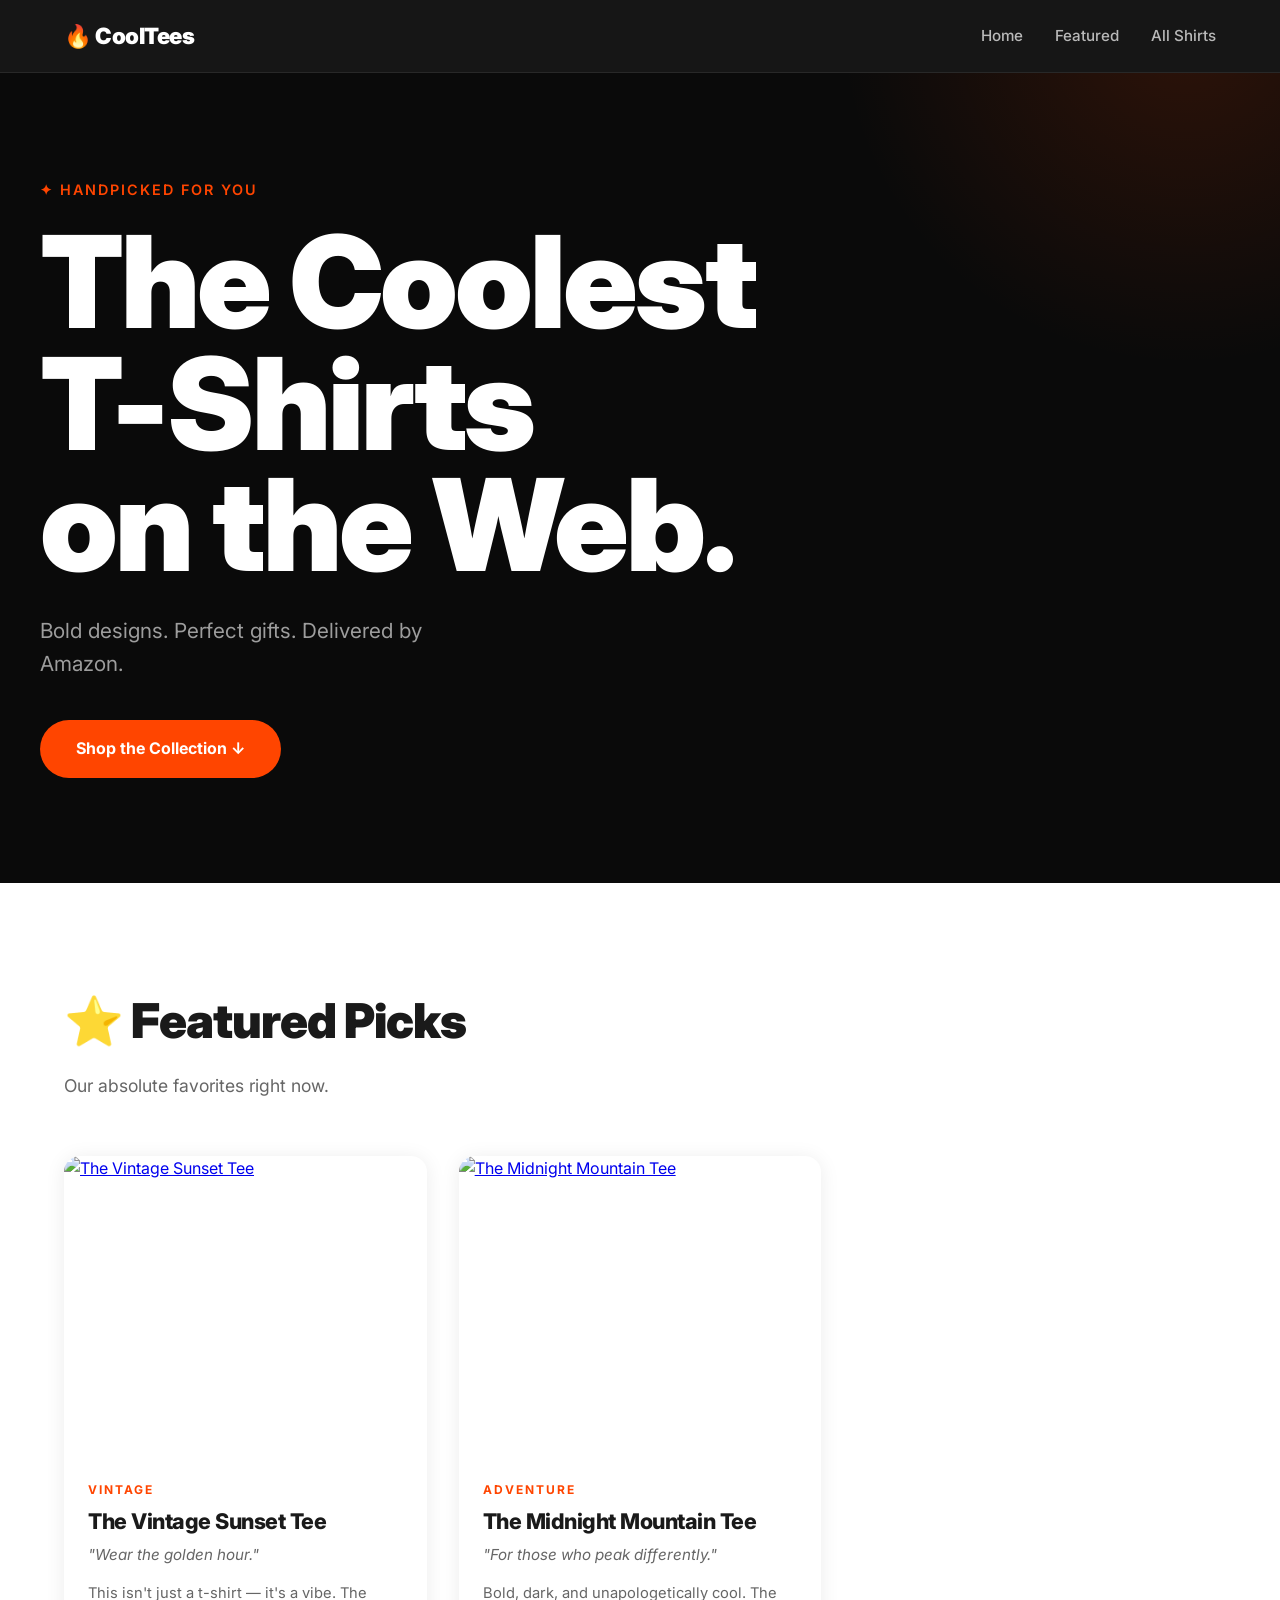
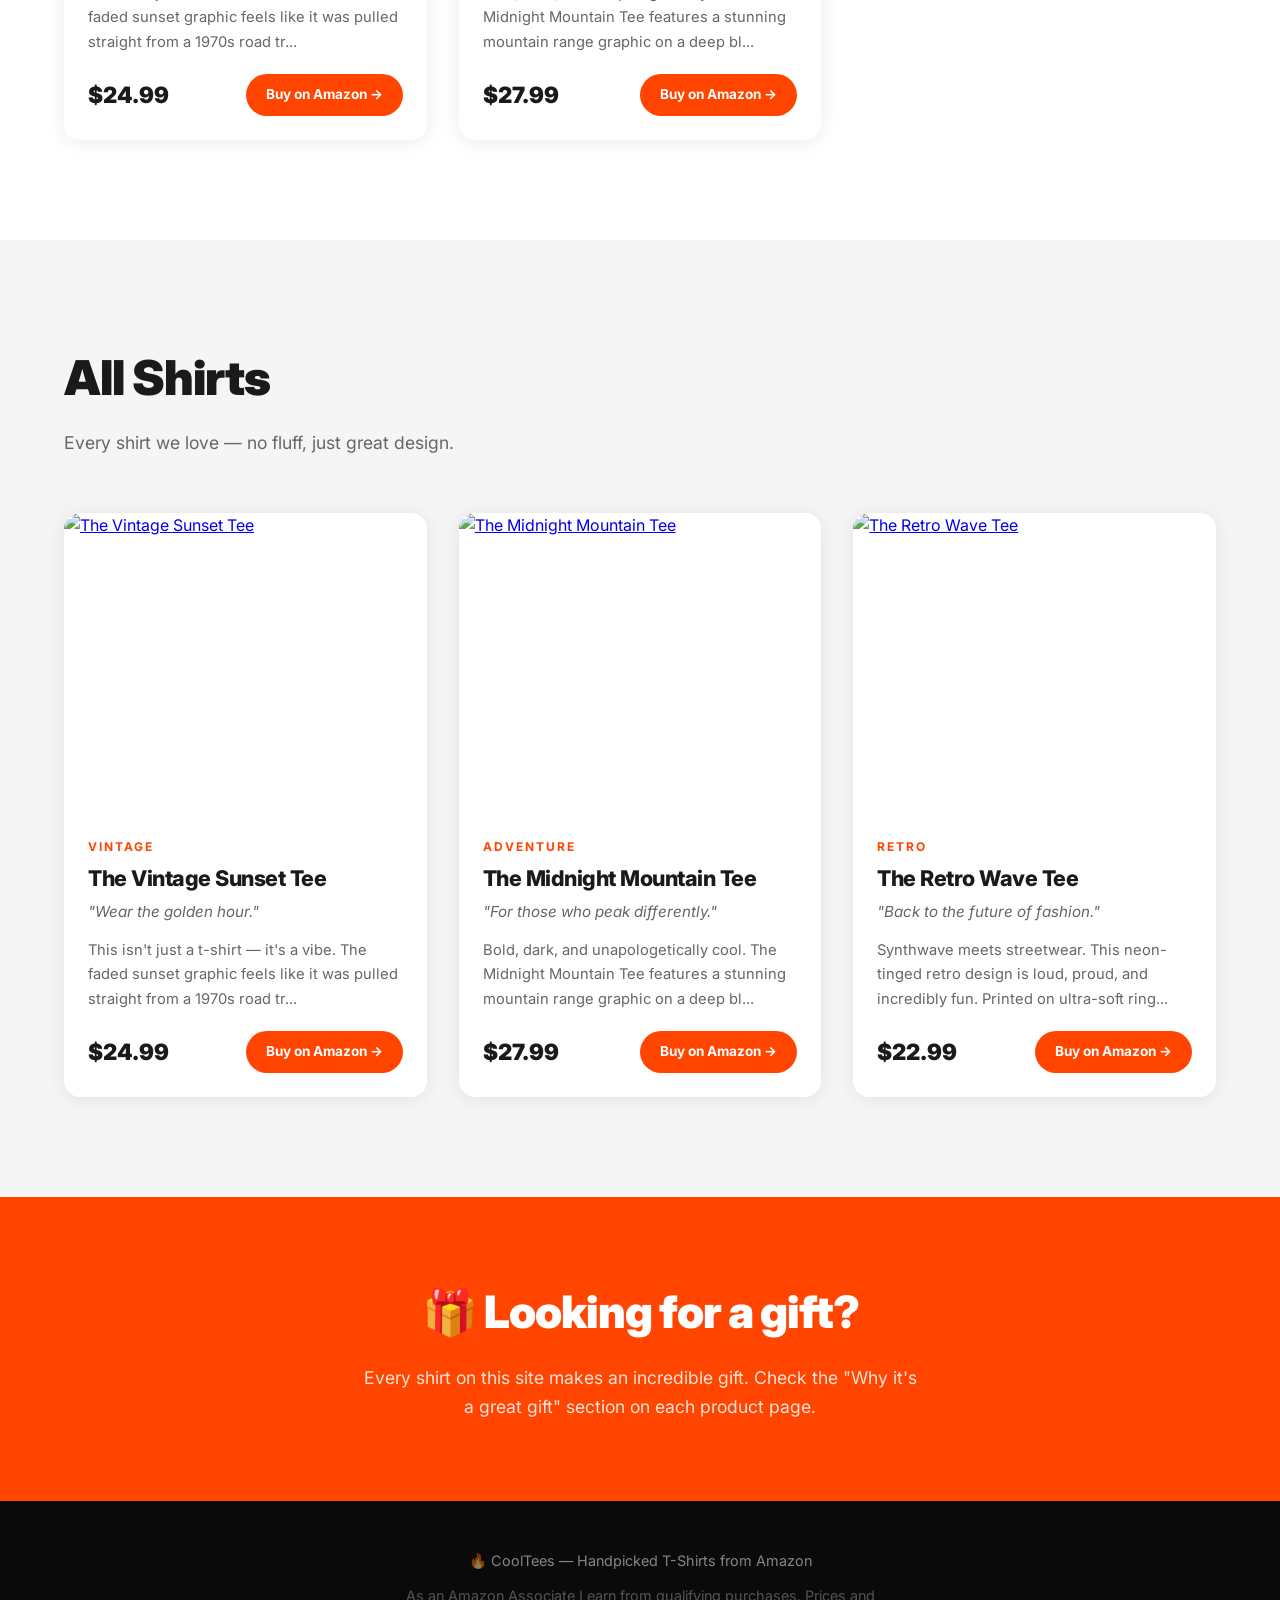
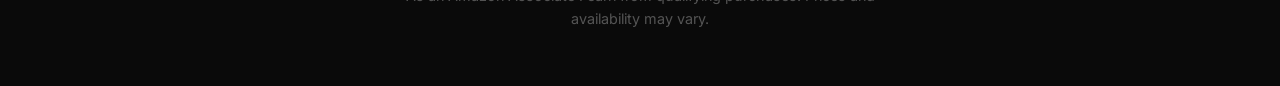
==== index.html @ 8d3a714b "Add files via upload" ====
<!DOCTYPE html>
<html lang="en">
<head>
  <meta charset="UTF-8" />
  <meta name="viewport" content="width=device-width, initial-scale=1.0" />
  <title>The Coolest T-Shirts on the Web</title>
  <meta name="description" content="Discover the coolest t-shirts on the web. Handpicked designs that make perfect gifts or just look amazing. Shop now on Amazon." />
  <meta property="og:title" content="The Coolest T-Shirts on the Web" />
  <meta property="og:description" content="Handpicked cool t-shirts — great designs, perfect gifts." />
  <meta property="og:type" content="website" />
  <link rel="canonical" href="https://yoursite.vercel.app/" />
  <link rel="preconnect" href="https://fonts.googleapis.com">
  <link href="https://fonts.googleapis.com/css2?family=Inter:wght@400;600;700;900&display=swap" rel="stylesheet">
  <link rel="stylesheet" href="styles/main.css" />
</head>
<body>

  <!-- HEADER -->
  <header class="header">
    <div class="container">
      <a href="index.html" class="logo">🔥 CoolTees</a>
      <nav>
        <a href="index.html">Home</a>
        <a href="#featured">Featured</a>
        <a href="#all">All Shirts</a>
      </nav>
    </div>
  </header>

  <!-- HERO -->
  <section class="hero">
    <div class="hero-content">
      <p class="hero-eyebrow">✦ Handpicked for you</p>
      <h1>The Coolest<br/>T-Shirts<br/>on the Web.</h1>
      <p class="hero-sub">Bold designs. Perfect gifts. Delivered by Amazon.</p>
      <a href="#featured" class="btn-primary">Shop the Collection ↓</a>
    </div>
  </section>

  <!-- FEATURED SECTION -->
  <section class="section" id="featured">
    <div class="container">
      <h2 class="section-title">⭐ Featured Picks</h2>
      <p class="section-sub">Our absolute favorites right now.</p>
      <div class="product-grid" id="featured-grid"></div>
    </div>
  </section>

  <!-- ALL SHIRTS -->
  <section class="section section-dark" id="all">
    <div class="container">
      <h2 class="section-title">All Shirts</h2>
      <p class="section-sub">Every shirt we love — no fluff, just great design.</p>
      <div class="product-grid" id="all-grid"></div>
    </div>
  </section>

  <!-- GIFT BANNER -->
  <section class="gift-banner">
    <div class="container">
      <h2>🎁 Looking for a gift?</h2>
      <p>Every shirt on this site makes an incredible gift. Check the "Why it's a great gift" section on each product page.</p>
    </div>
  </section>

  <!-- FOOTER -->
  <footer class="footer">
    <div class="container">
      <p>🔥 CoolTees — Handpicked T-Shirts from Amazon</p>
      <p class="disclaimer">As an Amazon Associate I earn from qualifying purchases. Prices and availability may vary.</p>
    </div>
  </footer>

  <script src="scripts/main.js"></script>
</body>
</html>
---- styles/main.css ----
/* ===== RESET & BASE ===== */
*, *::before, *::after { box-sizing: border-box; margin: 0; padding: 0; }

:root {
  --black: #0a0a0a;
  --white: #ffffff;
  --accent: #ff4500;
  --accent-dark: #cc3700;
  --gray: #f5f5f5;
  --text: #1a1a1a;
  --text-muted: #666;
  --radius: 16px;
  --font: 'Inter', sans-serif;
}

html { scroll-behavior: smooth; }

body {
  font-family: var(--font);
  color: var(--text);
  background: var(--white);
  line-height: 1.6;
}

.container {
  max-width: 1200px;
  margin: 0 auto;
  padding: 0 24px;
}

/* ===== HEADER ===== */
.header {
  position: sticky;
  top: 0;
  z-index: 100;
  background: rgba(10,10,10,0.95);
  backdrop-filter: blur(10px);
  padding: 18px 0;
  border-bottom: 1px solid rgba(255,255,255,0.08);
}

.header .container {
  display: flex;
  justify-content: space-between;
  align-items: center;
}

.logo {
  font-size: 1.4rem;
  font-weight: 900;
  color: var(--white);
  text-decoration: none;
  letter-spacing: -0.5px;
}

.header nav a {
  color: rgba(255,255,255,0.7);
  text-decoration: none;
  margin-left: 28px;
  font-size: 0.95rem;
  font-weight: 500;
  transition: color 0.2s;
}

.header nav a:hover { color: var(--white); }

/* ===== HERO ===== */
.hero {
  background: var(--black);
  color: var(--white);
  min-height: 90vh;
  display: flex;
  align-items: center;
  padding: 80px 24px;
  position: relative;
  overflow: hidden;
}

.hero::before {
  content: '';
  position: absolute;
  top: -50%;
  right: -20%;
  width: 700px;
  height: 700px;
  background: radial-gradient(circle, rgba(255,69,0,0.15) 0%, transparent 70%);
  pointer-events: none;
}

.hero-content {
  max-width: 1200px;
  margin: 0 auto;
  width: 100%;
}

.hero-eyebrow {
  font-size: 0.9rem;
  font-weight: 600;
  letter-spacing: 2px;
  text-transform: uppercase;
  color: var(--accent);
  margin-bottom: 20px;
}

.hero h1 {
  font-size: clamp(3.5rem, 10vw, 8rem);
  font-weight: 900;
  line-height: 0.95;
  letter-spacing: -3px;
  margin-bottom: 28px;
}

.hero-sub {
  font-size: 1.3rem;
  color: rgba(255,255,255,0.6);
  margin-bottom: 40px;
  max-width: 400px;
}

/* ===== BUTTONS ===== */
.btn-primary {
  display: inline-block;
  background: var(--accent);
  color: var(--white);
  text-decoration: none;
  padding: 16px 36px;
  border-radius: 50px;
  font-weight: 700;
  font-size: 1rem;
  transition: background 0.2s, transform 0.2s;
}

.btn-primary:hover {
  background: var(--accent-dark);
  transform: translateY(-2px);
}

.btn-amazon {
  display: inline-block;
  background: var(--accent);
  color: var(--white);
  text-decoration: none;
  padding: 14px 28px;
  border-radius: 50px;
  font-weight: 700;
  font-size: 0.95rem;
  transition: background 0.2s, transform 0.2s;
  text-align: center;
  width: 100%;
}

.btn-amazon:hover {
  background: var(--accent-dark);
  transform: translateY(-2px);
}

/* ===== SECTIONS ===== */
.section {
  padding: 100px 0;
}

.section-dark {
  background: var(--gray);
}

.section-title {
  font-size: clamp(2rem, 5vw, 3rem);
  font-weight: 900;
  letter-spacing: -1px;
  margin-bottom: 12px;
}

.section-sub {
  font-size: 1.1rem;
  color: var(--text-muted);
  margin-bottom: 56px;
}

/* ===== PRODUCT GRID ===== */
.product-grid {
  display: grid;
  grid-template-columns: repeat(auto-fill, minmax(340px, 1fr));
  gap: 32px;
}

/* ===== PRODUCT CARD ===== */
.product-card {
  background: var(--white);
  border-radius: var(--radius);
  overflow: hidden;
  box-shadow: 0 2px 20px rgba(0,0,0,0.08);
  transition: transform 0.3s, box-shadow 0.3s;
  display: flex;
  flex-direction: column;
}

.product-card:hover {
  transform: translateY(-6px);
  box-shadow: 0 12px 40px rgba(0,0,0,0.15);
}

.product-card img {
  width: 100%;
  height: 300px;
  object-fit: cover;
  display: block;
}

.product-card-body {
  padding: 24px;
  display: flex;
  flex-direction: column;
  flex: 1;
}

.product-category {
  font-size: 0.75rem;
  font-weight: 700;
  letter-spacing: 2px;
  text-transform: uppercase;
  color: var(--accent);
  margin-bottom: 10px;
}

.product-card h3 {
  font-size: 1.35rem;
  font-weight: 800;
  letter-spacing: -0.5px;
  margin-bottom: 8px;
  line-height: 1.2;
}

.product-tagline {
  font-style: italic;
  color: var(--text-muted);
  margin-bottom: 14px;
  font-size: 0.95rem;
}

.product-description {
  color: var(--text-muted);
  font-size: 0.92rem;
  line-height: 1.65;
  margin-bottom: 20px;
  flex: 1;
}

.product-card-footer {
  display: flex;
  align-items: center;
  justify-content: space-between;
  gap: 12px;
  margin-top: auto;
}

.product-price {
  font-size: 1.4rem;
  font-weight: 900;
  color: var(--text);
}

.btn-amazon-small {
  display: inline-block;
  background: var(--accent);
  color: var(--white);
  text-decoration: none;
  padding: 10px 20px;
  border-radius: 50px;
  font-weight: 700;
  font-size: 0.85rem;
  white-space: nowrap;
  transition: background 0.2s, transform 0.2s;
}

.btn-amazon-small:hover {
  background: var(--accent-dark);
  transform: translateY(-1px);
}

/* ===== PRODUCT DETAIL PAGE ===== */
.product-hero {
  background: var(--black);
  color: var(--white);
  padding: 80px 0;
}

.product-hero .container {
  display: grid;
  grid-template-columns: 1fr 1fr;
  gap: 64px;
  align-items: center;
}

.product-hero img {
  width: 100%;
  border-radius: var(--radius);
  aspect-ratio: 4/5;
  object-fit: cover;
}

.product-hero-category {
  font-size: 0.8rem;
  font-weight: 700;
  letter-spacing: 2px;
  text-transform: uppercase;
  color: var(--accent);
  margin-bottom: 16px;
}

.product-hero h1 {
  font-size: clamp(2.2rem, 5vw, 3.5rem);
  font-weight: 900;
  letter-spacing: -2px;
  line-height: 1;
  margin-bottom: 16px;
}

.product-hero-tagline {
  font-size: 1.2rem;
  color: rgba(255,255,255,0.5);
  font-style: italic;
  margin-bottom: 28px;
}

.product-hero-desc {
  font-size: 1.05rem;
  color: rgba(255,255,255,0.75);
  line-height: 1.7;
  margin-bottom: 36px;
}

.product-hero-price {
  font-size: 2.2rem;
  font-weight: 900;
  margin-bottom: 20px;
}

.gift-box {
  background: rgba(255,255,255,0.05);
  border: 1px solid rgba(255,255,255,0.1);
  border-radius: var(--radius);
  padding: 28px;
  margin-top: 40px;
}

.gift-box h3 {
  font-size: 1rem;
  font-weight: 700;
  text-transform: uppercase;
  letter-spacing: 1px;
  color: var(--accent);
  margin-bottom: 10px;
}

.gift-box p {
  color: rgba(255,255,255,0.7);
  font-size: 0.95rem;
  line-height: 1.6;
}

/* ===== GIFT BANNER ===== */
.gift-banner {
  background: var(--accent);
  color: var(--white);
  padding: 80px 24px;
  text-align: center;
}

.gift-banner h2 {
  font-size: clamp(1.8rem, 4vw, 2.8rem);
  font-weight: 900;
  letter-spacing: -1px;
  margin-bottom: 16px;
}

.gift-banner p {
  font-size: 1.1rem;
  opacity: 0.85;
  max-width: 560px;
  margin: 0 auto;
}

/* ===== FOOTER ===== */
.footer {
  background: var(--black);
  color: rgba(255,255,255,0.5);
  padding: 48px 0;
  text-align: center;
}

.footer p { margin-bottom: 8px; font-size: 0.9rem; }
.disclaimer { font-size: 0.78rem; opacity: 0.6; max-width: 500px; margin: 12px auto 0; }

/* ===== BACK LINK ===== */
.back-link {
  display: inline-flex;
  align-items: center;
  gap: 8px;
  color: rgba(255,255,255,0.6);
  text-decoration: none;
  font-size: 0.9rem;
  font-weight: 500;
  margin-bottom: 40px;
  transition: color 0.2s;
}
.back-link:hover { color: var(--white); }

/* ===== TAGS ===== */
.tags { display: flex; flex-wrap: wrap; gap: 8px; margin-top: 24px; }
.tag {
  background: rgba(255,255,255,0.08);
  color: rgba(255,255,255,0.6);
  border-radius: 50px;
  padding: 4px 14px;
  font-size: 0.8rem;
}

/* ===== RESPONSIVE ===== */
@media (max-width: 768px) {
  .product-hero .container {
    grid-template-columns: 1fr;
    gap: 32px;
  }
  .product-grid {
    grid-template-columns: 1fr;
  }
  .hero h1 { letter-spacing: -2px; }
}
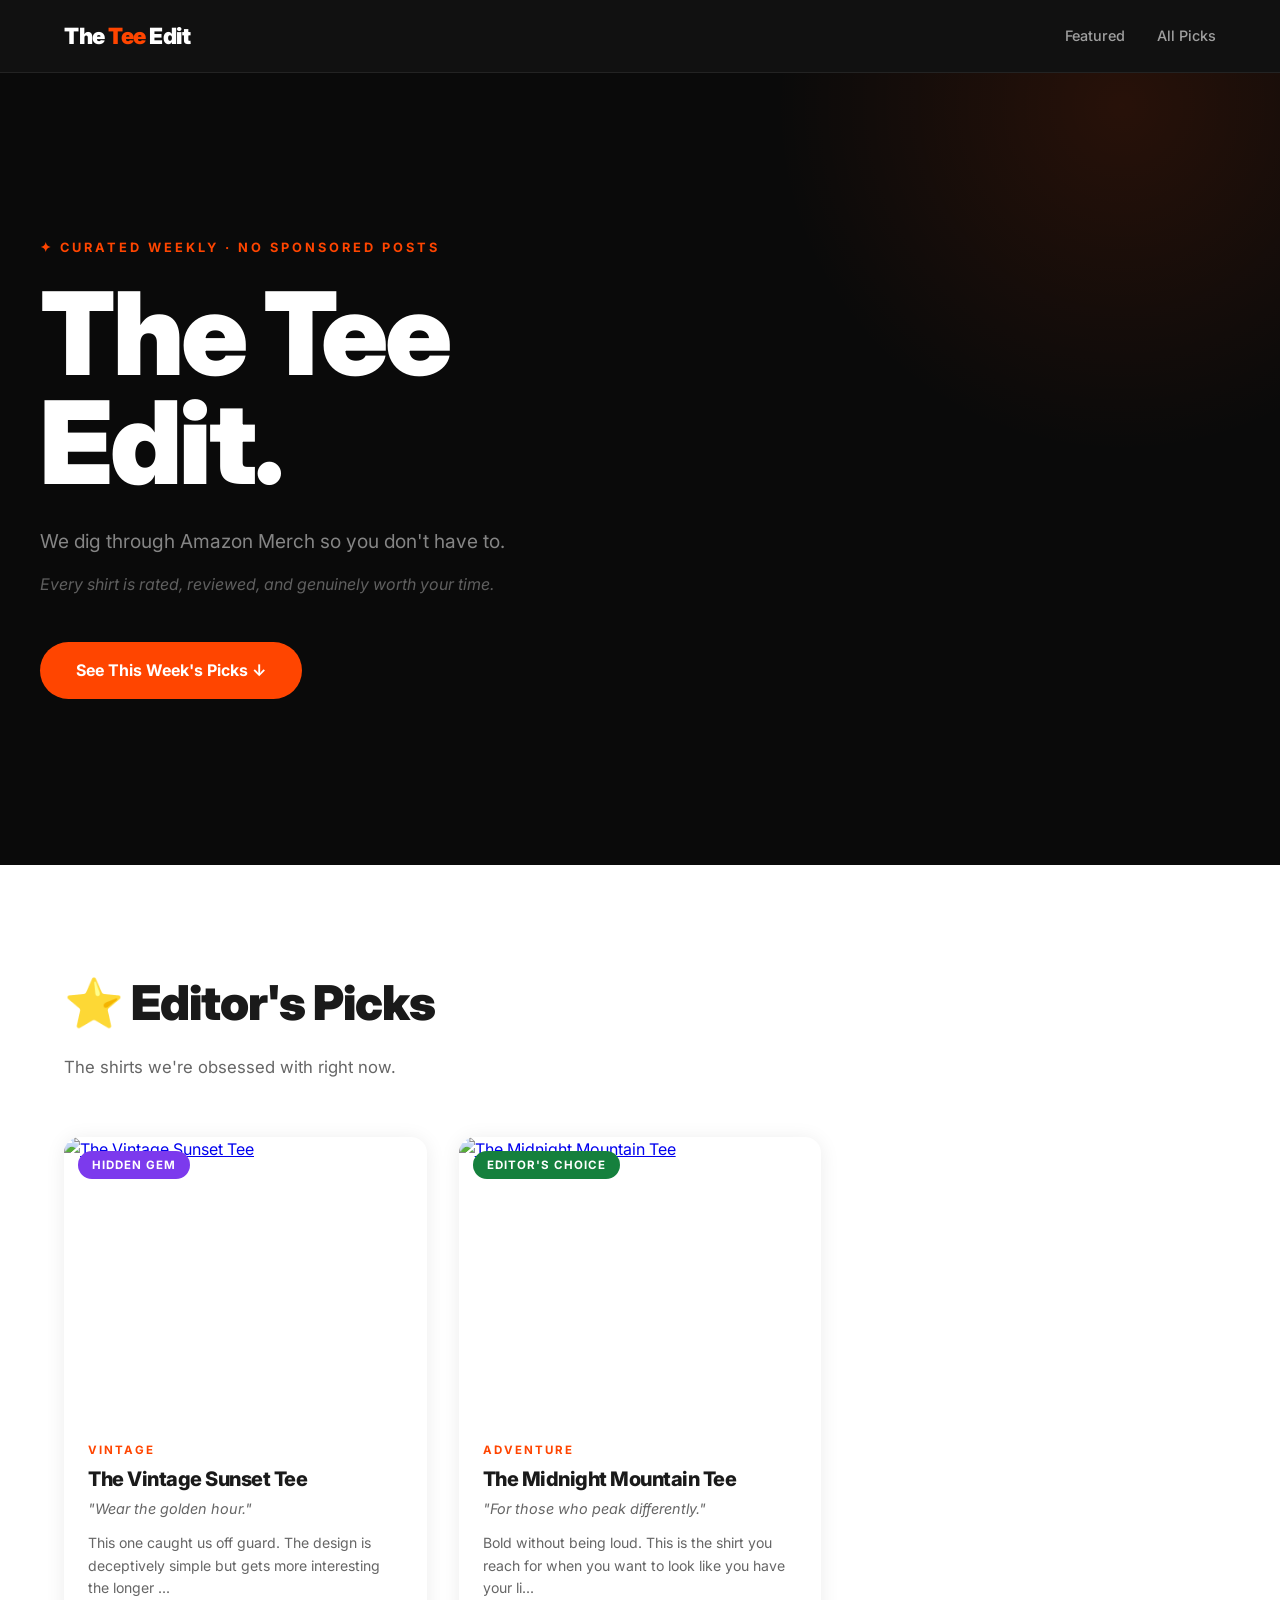
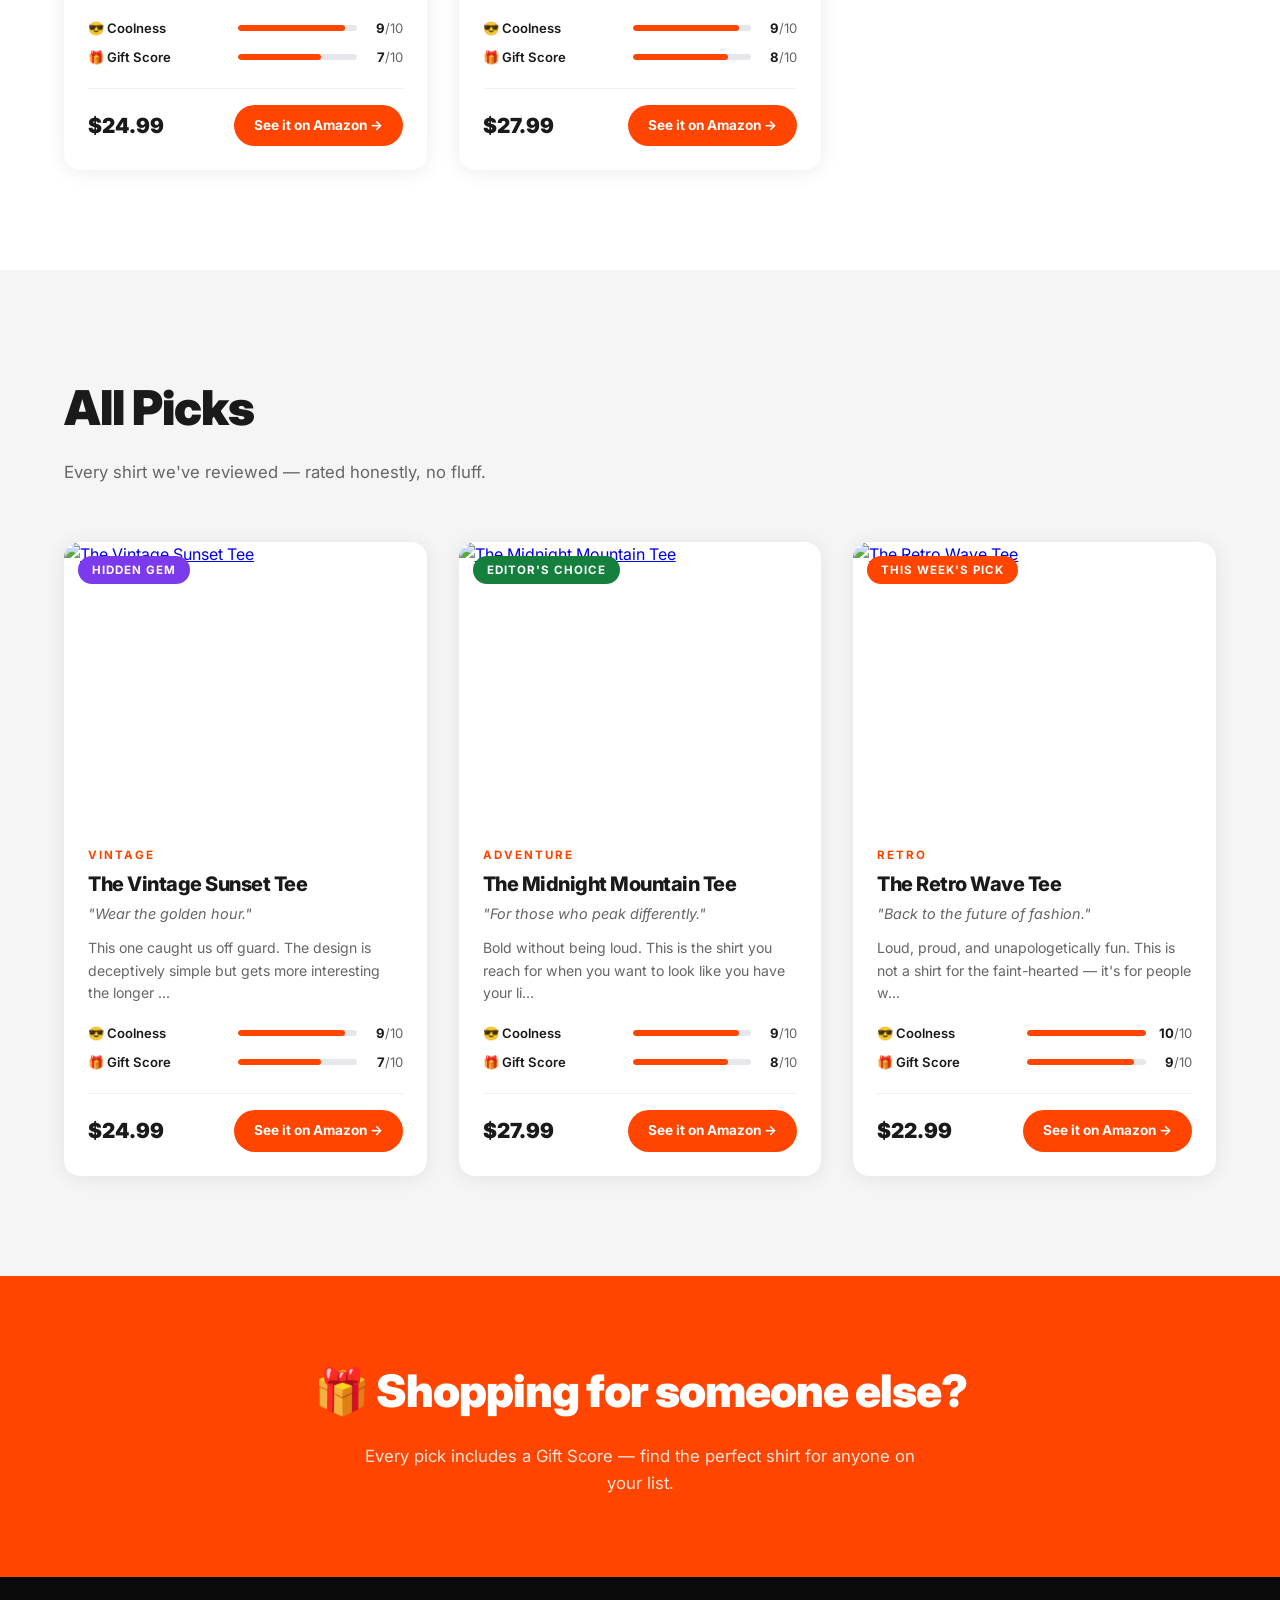
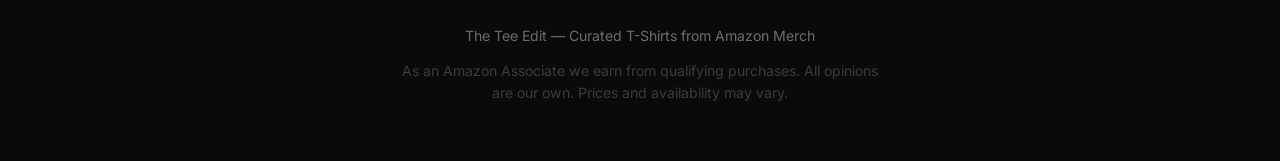
==== commit 979f2b65: "Add files via upload" ====
--- a/index.html
+++ b/index.html
@@ -3,10 +3,10 @@
 <head>
   <meta charset="UTF-8" />
   <meta name="viewport" content="width=device-width, initial-scale=1.0" />
-  <title>The Coolest T-Shirts on the Web</title>
-  <meta name="description" content="Discover the coolest t-shirts on the web. Handpicked designs that make perfect gifts or just look amazing. Shop now on Amazon." />
-  <meta property="og:title" content="The Coolest T-Shirts on the Web" />
-  <meta property="og:description" content="Handpicked cool t-shirts — great designs, perfect gifts." />
+  <title>The Tee Edit — Handpicked T-Shirts Worth Wearing</title>
+  <meta name="description" content="The Tee Edit curates the coolest, most unique t-shirts on Amazon. No ads, no fluff — just honest picks, real scores, and shirts worth wearing." />
+  <meta property="og:title" content="The Tee Edit — Handpicked T-Shirts Worth Wearing" />
+  <meta property="og:description" content="We dig through Amazon Merch so you don't have to. The best tees, rated and reviewed." />
   <meta property="og:type" content="website" />
   <link rel="canonical" href="https://yoursite.vercel.app/" />
   <link rel="preconnect" href="https://fonts.googleapis.com">
@@ -18,11 +18,10 @@
   <!-- HEADER -->
   <header class="header">
     <div class="container">
-      <a href="index.html" class="logo">🔥 CoolTees</a>
+      <a href="index.html" class="logo">The <span>Tee</span> Edit</a>
       <nav>
-        <a href="index.html">Home</a>
         <a href="#featured">Featured</a>
-        <a href="#all">All Shirts</a>
+        <a href="#all">All Picks</a>
       </nav>
     </div>
   </header>
@@ -30,27 +29,28 @@
   <!-- HERO -->
   <section class="hero">
     <div class="hero-content">
-      <p class="hero-eyebrow">✦ Handpicked for you</p>
-      <h1>The Coolest<br/>T-Shirts<br/>on the Web.</h1>
-      <p class="hero-sub">Bold designs. Perfect gifts. Delivered by Amazon.</p>
-      <a href="#featured" class="btn-primary">Shop the Collection ↓</a>
+      <p class="hero-eyebrow">✦ Curated weekly · No sponsored posts</p>
+      <h1>The Tee<br/>Edit.</h1>
+      <p class="hero-sub">We dig through Amazon Merch so you don't have to.</p>
+      <p class="hero-tagline">Every shirt is rated, reviewed, and genuinely worth your time.</p>
+      <a href="#featured" class="btn-primary">See This Week's Picks ↓</a>
     </div>
   </section>
 
-  <!-- FEATURED SECTION -->
+  <!-- FEATURED -->
   <section class="section" id="featured">
     <div class="container">
-      <h2 class="section-title">⭐ Featured Picks</h2>
-      <p class="section-sub">Our absolute favorites right now.</p>
+      <h2 class="section-title">⭐ Editor's Picks</h2>
+      <p class="section-sub">The shirts we're obsessed with right now.</p>
       <div class="product-grid" id="featured-grid"></div>
     </div>
   </section>
 
-  <!-- ALL SHIRTS -->
+  <!-- ALL PICKS -->
   <section class="section section-dark" id="all">
     <div class="container">
-      <h2 class="section-title">All Shirts</h2>
-      <p class="section-sub">Every shirt we love — no fluff, just great design.</p>
+      <h2 class="section-title">All Picks</h2>
+      <p class="section-sub">Every shirt we've reviewed — rated honestly, no fluff.</p>
       <div class="product-grid" id="all-grid"></div>
     </div>
   </section>
@@ -58,16 +58,16 @@
   <!-- GIFT BANNER -->
   <section class="gift-banner">
     <div class="container">
-      <h2>🎁 Looking for a gift?</h2>
-      <p>Every shirt on this site makes an incredible gift. Check the "Why it's a great gift" section on each product page.</p>
+      <h2>🎁 Shopping for someone else?</h2>
+      <p>Every pick includes a Gift Score — find the perfect shirt for anyone on your list.</p>
     </div>
   </section>
 
   <!-- FOOTER -->
   <footer class="footer">
     <div class="container">
-      <p>🔥 CoolTees — Handpicked T-Shirts from Amazon</p>
-      <p class="disclaimer">As an Amazon Associate I earn from qualifying purchases. Prices and availability may vary.</p>
+      <p>The Tee Edit — Curated T-Shirts from Amazon Merch</p>
+      <p class="disclaimer">As an Amazon Associate we earn from qualifying purchases. All opinions are our own. Prices and availability may vary.</p>
     </div>
   </footer>
 
--- a/styles/main.css
+++ b/styles/main.css
@@ -14,415 +14,183 @@
 }
 
 html { scroll-behavior: smooth; }
+body { font-family: var(--font); color: var(--text); background: var(--white); line-height: 1.6; }
 
-body {
-  font-family: var(--font);
-  color: var(--text);
-  background: var(--white);
-  line-height: 1.6;
-}
-
-.container {
-  max-width: 1200px;
-  margin: 0 auto;
-  padding: 0 24px;
-}
+.container { max-width: 1200px; margin: 0 auto; padding: 0 24px; }
 
 /* ===== HEADER ===== */
 .header {
-  position: sticky;
-  top: 0;
-  z-index: 100;
-  background: rgba(10,10,10,0.95);
+  position: sticky; top: 0; z-index: 100;
+  background: rgba(10,10,10,0.97);
   backdrop-filter: blur(10px);
   padding: 18px 0;
   border-bottom: 1px solid rgba(255,255,255,0.08);
 }
-
-.header .container {
-  display: flex;
-  justify-content: space-between;
-  align-items: center;
+.header .container { display: flex; justify-content: space-between; align-items: center; }
+.logo { font-size: 1.4rem; font-weight: 900; color: var(--white); text-decoration: none; letter-spacing: -0.5px; }
+.logo span { color: var(--accent); }
+.header nav a {
+  color: rgba(255,255,255,0.6); text-decoration: none;
+  margin-left: 28px; font-size: 0.9rem; font-weight: 500; transition: color 0.2s;
 }
-
-.logo {
-  font-size: 1.4rem;
-  font-weight: 900;
-  color: var(--white);
-  text-decoration: none;
-  letter-spacing: -0.5px;
-}
-
-.header nav a {
-  color: rgba(255,255,255,0.7);
-  text-decoration: none;
-  margin-left: 28px;
-  font-size: 0.95rem;
-  font-weight: 500;
-  transition: color 0.2s;
-}
-
 .header nav a:hover { color: var(--white); }
 
 /* ===== HERO ===== */
 .hero {
-  background: var(--black);
-  color: var(--white);
-  min-height: 90vh;
-  display: flex;
-  align-items: center;
-  padding: 80px 24px;
-  position: relative;
-  overflow: hidden;
+  background: var(--black); color: var(--white);
+  min-height: 88vh; display: flex; align-items: center;
+  padding: 80px 24px; position: relative; overflow: hidden;
 }
-
 .hero::before {
-  content: '';
-  position: absolute;
-  top: -50%;
-  right: -20%;
-  width: 700px;
-  height: 700px;
-  background: radial-gradient(circle, rgba(255,69,0,0.15) 0%, transparent 70%);
+  content: ''; position: absolute; top: -40%; right: -15%;
+  width: 700px; height: 700px;
+  background: radial-gradient(circle, rgba(255,69,0,0.12) 0%, transparent 70%);
   pointer-events: none;
 }
-
-.hero-content {
-  max-width: 1200px;
-  margin: 0 auto;
-  width: 100%;
+.hero-content { max-width: 1200px; margin: 0 auto; width: 100%; }
+.hero-eyebrow {
+  font-size: 0.8rem; font-weight: 700; letter-spacing: 3px;
+  text-transform: uppercase; color: var(--accent); margin-bottom: 20px;
 }
-
-.hero-eyebrow {
-  font-size: 0.9rem;
-  font-weight: 600;
-  letter-spacing: 2px;
-  text-transform: uppercase;
-  color: var(--accent);
-  margin-bottom: 20px;
+.hero h1 {
+  font-size: clamp(3.5rem, 9vw, 7.5rem);
+  font-weight: 900; line-height: 0.95;
+  letter-spacing: -3px; margin-bottom: 28px;
 }
-
-.hero h1 {
-  font-size: clamp(3.5rem, 10vw, 8rem);
-  font-weight: 900;
-  line-height: 0.95;
-  letter-spacing: -3px;
-  margin-bottom: 28px;
-}
-
-.hero-sub {
-  font-size: 1.3rem;
-  color: rgba(255,255,255,0.6);
-  margin-bottom: 40px;
-  max-width: 400px;
-}
+.hero-sub { font-size: 1.2rem; color: rgba(255,255,255,0.5); margin-bottom: 16px; max-width: 480px; }
+.hero-tagline { font-size: 1rem; color: rgba(255,255,255,0.35); margin-bottom: 44px; font-style: italic; max-width: 480px; }
 
 /* ===== BUTTONS ===== */
 .btn-primary {
-  display: inline-block;
-  background: var(--accent);
-  color: var(--white);
-  text-decoration: none;
-  padding: 16px 36px;
-  border-radius: 50px;
-  font-weight: 700;
-  font-size: 1rem;
+  display: inline-block; background: var(--accent); color: var(--white);
+  text-decoration: none; padding: 16px 36px; border-radius: 50px;
+  font-weight: 700; font-size: 1rem; transition: background 0.2s, transform 0.2s;
+}
+.btn-primary:hover { background: var(--accent-dark); transform: translateY(-2px); }
+
+.btn-amazon-small {
+  display: inline-block; background: var(--accent); color: var(--white);
+  text-decoration: none; padding: 10px 20px; border-radius: 50px;
+  font-weight: 700; font-size: 0.85rem; white-space: nowrap;
   transition: background 0.2s, transform 0.2s;
 }
+.btn-amazon-small:hover { background: var(--accent-dark); transform: translateY(-1px); }
 
-.btn-primary:hover {
-  background: var(--accent-dark);
-  transform: translateY(-2px);
+/* ===== BADGE ===== */
+.badge {
+  display: inline-block; color: white; font-size: 0.72rem;
+  font-weight: 700; letter-spacing: 1px; text-transform: uppercase;
+  padding: 5px 14px; border-radius: 50px;
 }
-
-.btn-amazon {
-  display: inline-block;
-  background: var(--accent);
-  color: var(--white);
-  text-decoration: none;
-  padding: 14px 28px;
-  border-radius: 50px;
-  font-weight: 700;
-  font-size: 0.95rem;
-  transition: background 0.2s, transform 0.2s;
-  text-align: center;
-  width: 100%;
-}
-
-.btn-amazon:hover {
-  background: var(--accent-dark);
-  transform: translateY(-2px);
-}
+.card-badge { position: absolute; top: 14px; left: 14px; z-index: 2; }
 
 /* ===== SECTIONS ===== */
-.section {
-  padding: 100px 0;
-}
-
-.section-dark {
-  background: var(--gray);
-}
-
-.section-title {
-  font-size: clamp(2rem, 5vw, 3rem);
-  font-weight: 900;
-  letter-spacing: -1px;
-  margin-bottom: 12px;
-}
-
-.section-sub {
-  font-size: 1.1rem;
-  color: var(--text-muted);
-  margin-bottom: 56px;
-}
+.section { padding: 100px 0; }
+.section-dark { background: var(--gray); }
+.section-title { font-size: clamp(2rem, 5vw, 3rem); font-weight: 900; letter-spacing: -1px; margin-bottom: 12px; }
+.section-sub { font-size: 1.05rem; color: var(--text-muted); margin-bottom: 56px; }
 
 /* ===== PRODUCT GRID ===== */
-.product-grid {
-  display: grid;
-  grid-template-columns: repeat(auto-fill, minmax(340px, 1fr));
-  gap: 32px;
-}
+.product-grid { display: grid; grid-template-columns: repeat(auto-fill, minmax(340px, 1fr)); gap: 32px; }
 
 /* ===== PRODUCT CARD ===== */
 .product-card {
-  background: var(--white);
-  border-radius: var(--radius);
-  overflow: hidden;
-  box-shadow: 0 2px 20px rgba(0,0,0,0.08);
-  transition: transform 0.3s, box-shadow 0.3s;
-  display: flex;
-  flex-direction: column;
+  background: var(--white); border-radius: var(--radius); overflow: hidden;
+  box-shadow: 0 2px 20px rgba(0,0,0,0.08); transition: transform 0.3s, box-shadow 0.3s;
+  display: flex; flex-direction: column;
+}
+.product-card:hover { transform: translateY(-6px); box-shadow: 0 12px 40px rgba(0,0,0,0.15); }
+
+.card-image-link { position: relative; display: block; }
+.product-card img { width: 100%; height: 280px; object-fit: cover; display: block; }
+
+.product-card-body { padding: 24px; display: flex; flex-direction: column; flex: 1; }
+.product-category { font-size: 0.72rem; font-weight: 700; letter-spacing: 2px; text-transform: uppercase; color: var(--accent); margin-bottom: 8px; }
+.product-card h3 { font-size: 1.25rem; font-weight: 800; letter-spacing: -0.5px; margin-bottom: 6px; line-height: 1.2; }
+.product-tagline { font-style: italic; color: var(--text-muted); margin-bottom: 12px; font-size: 0.9rem; }
+.verdict-preview { color: var(--text-muted); font-size: 0.88rem; line-height: 1.6; margin-bottom: 18px; }
+
+/* ===== RATING BARS ===== */
+.card-ratings { margin-bottom: 20px; display: flex; flex-direction: column; gap: 8px; }
+.ratings-box { margin: 20px 0; display: flex; flex-direction: column; gap: 12px; }
+.ratings-title { font-size: 0.75rem; font-weight: 700; letter-spacing: 2px; text-transform: uppercase; color: var(--text-muted); margin-bottom: 4px; }
+
+.rating-row { display: flex; align-items: center; gap: 10px; }
+.rating-label { font-size: 0.82rem; font-weight: 600; min-width: 140px; color: var(--text); }
+.rating-bar-track { flex: 1; height: 6px; background: #e5e7eb; border-radius: 99px; overflow: hidden; }
+.rating-bar-fill { height: 100%; background: var(--accent); border-radius: 99px; transition: width 0.6s ease; }
+.rating-score { font-size: 0.82rem; font-weight: 700; color: var(--text); min-width: 36px; text-align: right; }
+.rating-max { color: var(--text-muted); font-weight: 400; }
+
+.product-card-footer { display: flex; align-items: center; justify-content: space-between; gap: 12px; margin-top: auto; padding-top: 16px; border-top: 1px solid #f0f0f0; }
+.product-price { font-size: 1.3rem; font-weight: 900; color: var(--text); }
+
+/* ===== PRODUCT DETAIL PAGE ===== */
+.product-hero { background: var(--black); color: var(--white); padding: 80px 0; }
+
+.product-layout { display: grid; grid-template-columns: 1fr 1fr; gap: 64px; align-items: start; }
+
+.product-images { display: flex; flex-direction: column; gap: 16px; position: sticky; top: 100px; }
+.image-panel { position: relative; border-radius: var(--radius); overflow: hidden; }
+.image-panel img { width: 100%; display: block; border-radius: var(--radius); aspect-ratio: 4/5; object-fit: cover; }
+.image-label {
+  position: absolute; bottom: 12px; left: 12px;
+  background: rgba(0,0,0,0.6); color: white;
+  font-size: 0.72rem; font-weight: 700; letter-spacing: 1px;
+  text-transform: uppercase; padding: 4px 12px; border-radius: 50px;
+  backdrop-filter: blur(4px);
 }
 
-.product-card:hover {
-  transform: translateY(-6px);
-  box-shadow: 0 12px 40px rgba(0,0,0,0.15);
-}
+.product-info { display: flex; flex-direction: column; gap: 0; }
+.product-top { display: flex; align-items: center; gap: 12px; margin-bottom: 16px; }
+.product-hero-category { font-size: 0.75rem; font-weight: 700; letter-spacing: 2px; text-transform: uppercase; color: rgba(255,255,255,0.4); }
 
-.product-card img {
-  width: 100%;
-  height: 300px;
-  object-fit: cover;
-  display: block;
-}
+.product-hero h1 { font-size: clamp(2rem, 4vw, 3rem); font-weight: 900; letter-spacing: -2px; line-height: 1; margin-bottom: 12px; }
+.product-hero-tagline { font-size: 1.1rem; color: rgba(255,255,255,0.4); font-style: italic; margin-bottom: 24px; }
 
-.product-card-body {
-  padding: 24px;
-  display: flex;
-  flex-direction: column;
-  flex: 1;
-}
+/* Verdict box */
+.verdict-box { background: rgba(255,255,255,0.05); border-left: 3px solid var(--accent); border-radius: 0 12px 12px 0; padding: 20px 24px; margin-bottom: 28px; }
+.verdict-label { font-size: 0.72rem; font-weight: 700; letter-spacing: 2px; text-transform: uppercase; color: var(--accent); margin-bottom: 8px; }
+.verdict-text { color: rgba(255,255,255,0.8); font-size: 0.95rem; line-height: 1.7; font-style: italic; }
 
-.product-category {
-  font-size: 0.75rem;
-  font-weight: 700;
-  letter-spacing: 2px;
-  text-transform: uppercase;
-  color: var(--accent);
-  margin-bottom: 10px;
-}
+/* Ratings on product page */
+.product-hero .ratings-box { background: rgba(255,255,255,0.04); border-radius: var(--radius); padding: 20px 24px; margin-bottom: 28px; }
+.product-hero .ratings-title { color: rgba(255,255,255,0.4); }
+.product-hero .rating-label { color: rgba(255,255,255,0.8); }
+.product-hero .rating-bar-track { background: rgba(255,255,255,0.1); }
+.product-hero .rating-score { color: rgba(255,255,255,0.9); }
+.product-hero .rating-max { color: rgba(255,255,255,0.3); }
 
-.product-card h3 {
-  font-size: 1.35rem;
-  font-weight: 800;
-  letter-spacing: -0.5px;
-  margin-bottom: 8px;
-  line-height: 1.2;
-}
+.product-hero-desc { color: rgba(255,255,255,0.6); font-size: 1rem; line-height: 1.75; margin-bottom: 28px; }
+.product-hero-price { font-size: 2rem; font-weight: 900; margin-bottom: 20px; }
 
-.product-tagline {
-  font-style: italic;
-  color: var(--text-muted);
-  margin-bottom: 14px;
-  font-size: 0.95rem;
-}
+/* Gift box */
+.gift-box { background: rgba(255,255,255,0.05); border: 1px solid rgba(255,255,255,0.08); border-radius: var(--radius); padding: 24px; margin-top: 28px; }
+.gift-box h3 { font-size: 0.8rem; font-weight: 700; text-transform: uppercase; letter-spacing: 1px; color: var(--accent); margin-bottom: 10px; }
+.gift-box p { color: rgba(255,255,255,0.65); font-size: 0.93rem; line-height: 1.65; }
 
-.product-description {
-  color: var(--text-muted);
-  font-size: 0.92rem;
-  line-height: 1.65;
-  margin-bottom: 20px;
-  flex: 1;
-}
+/* Tags */
+.tags { display: flex; flex-wrap: wrap; gap: 8px; margin-top: 20px; }
+.tag { background: rgba(255,255,255,0.07); color: rgba(255,255,255,0.5); border-radius: 50px; padding: 4px 14px; font-size: 0.78rem; }
 
-.product-card-footer {
-  display: flex;
-  align-items: center;
-  justify-content: space-between;
-  gap: 12px;
-  margin-top: auto;
-}
-
-.product-price {
-  font-size: 1.4rem;
-  font-weight: 900;
-  color: var(--text);
-}
-
-.btn-amazon-small {
-  display: inline-block;
-  background: var(--accent);
-  color: var(--white);
-  text-decoration: none;
-  padding: 10px 20px;
-  border-radius: 50px;
-  font-weight: 700;
-  font-size: 0.85rem;
-  white-space: nowrap;
-  transition: background 0.2s, transform 0.2s;
-}
-
-.btn-amazon-small:hover {
-  background: var(--accent-dark);
-  transform: translateY(-1px);
-}
-
-/* ===== PRODUCT DETAIL PAGE ===== */
-.product-hero {
-  background: var(--black);
-  color: var(--white);
-  padding: 80px 0;
-}
-
-.product-hero .container {
-  display: grid;
-  grid-template-columns: 1fr 1fr;
-  gap: 64px;
-  align-items: center;
-}
-
-.product-hero img {
-  width: 100%;
-  border-radius: var(--radius);
-  aspect-ratio: 4/5;
-  object-fit: cover;
-}
-
-.product-hero-category {
-  font-size: 0.8rem;
-  font-weight: 700;
-  letter-spacing: 2px;
-  text-transform: uppercase;
-  color: var(--accent);
-  margin-bottom: 16px;
-}
-
-.product-hero h1 {
-  font-size: clamp(2.2rem, 5vw, 3.5rem);
-  font-weight: 900;
-  letter-spacing: -2px;
-  line-height: 1;
-  margin-bottom: 16px;
-}
-
-.product-hero-tagline {
-  font-size: 1.2rem;
-  color: rgba(255,255,255,0.5);
-  font-style: italic;
-  margin-bottom: 28px;
-}
-
-.product-hero-desc {
-  font-size: 1.05rem;
-  color: rgba(255,255,255,0.75);
-  line-height: 1.7;
-  margin-bottom: 36px;
-}
-
-.product-hero-price {
-  font-size: 2.2rem;
-  font-weight: 900;
-  margin-bottom: 20px;
-}
-
-.gift-box {
-  background: rgba(255,255,255,0.05);
-  border: 1px solid rgba(255,255,255,0.1);
-  border-radius: var(--radius);
-  padding: 28px;
-  margin-top: 40px;
-}
-
-.gift-box h3 {
-  font-size: 1rem;
-  font-weight: 700;
-  text-transform: uppercase;
-  letter-spacing: 1px;
-  color: var(--accent);
-  margin-bottom: 10px;
-}
-
-.gift-box p {
-  color: rgba(255,255,255,0.7);
-  font-size: 0.95rem;
-  line-height: 1.6;
-}
+/* Back link */
+.back-link { display: inline-flex; align-items: center; gap: 8px; color: rgba(255,255,255,0.4); text-decoration: none; font-size: 0.85rem; font-weight: 500; margin-bottom: 28px; transition: color 0.2s; }
+.back-link:hover { color: var(--white); }
 
 /* ===== GIFT BANNER ===== */
-.gift-banner {
-  background: var(--accent);
-  color: var(--white);
-  padding: 80px 24px;
-  text-align: center;
-}
-
-.gift-banner h2 {
-  font-size: clamp(1.8rem, 4vw, 2.8rem);
-  font-weight: 900;
-  letter-spacing: -1px;
-  margin-bottom: 16px;
-}
-
-.gift-banner p {
-  font-size: 1.1rem;
-  opacity: 0.85;
-  max-width: 560px;
-  margin: 0 auto;
-}
+.gift-banner { background: var(--accent); color: var(--white); padding: 80px 24px; text-align: center; }
+.gift-banner h2 { font-size: clamp(1.8rem, 4vw, 2.8rem); font-weight: 900; letter-spacing: -1px; margin-bottom: 16px; }
+.gift-banner p { font-size: 1.05rem; opacity: 0.85; max-width: 560px; margin: 0 auto; }
 
 /* ===== FOOTER ===== */
-.footer {
-  background: var(--black);
-  color: rgba(255,255,255,0.5);
-  padding: 48px 0;
-  text-align: center;
-}
-
-.footer p { margin-bottom: 8px; font-size: 0.9rem; }
-.disclaimer { font-size: 0.78rem; opacity: 0.6; max-width: 500px; margin: 12px auto 0; }
-
-/* ===== BACK LINK ===== */
-.back-link {
-  display: inline-flex;
-  align-items: center;
-  gap: 8px;
-  color: rgba(255,255,255,0.6);
-  text-decoration: none;
-  font-size: 0.9rem;
-  font-weight: 500;
-  margin-bottom: 40px;
-  transition: color 0.2s;
-}
-.back-link:hover { color: var(--white); }
-
-/* ===== TAGS ===== */
-.tags { display: flex; flex-wrap: wrap; gap: 8px; margin-top: 24px; }
-.tag {
-  background: rgba(255,255,255,0.08);
-  color: rgba(255,255,255,0.6);
-  border-radius: 50px;
-  padding: 4px 14px;
-  font-size: 0.8rem;
-}
+.footer { background: var(--black); color: rgba(255,255,255,0.4); padding: 48px 0; text-align: center; }
+.footer p { margin-bottom: 8px; font-size: 0.88rem; }
+.disclaimer { font-size: 0.75rem; opacity: 0.5; max-width: 500px; margin: 12px auto 0; }
 
 /* ===== RESPONSIVE ===== */
 @media (max-width: 768px) {
-  .product-hero .container {
-    grid-template-columns: 1fr;
-    gap: 32px;
-  }
-  .product-grid {
-    grid-template-columns: 1fr;
-  }
+  .product-layout { grid-template-columns: 1fr; gap: 32px; }
+  .product-images { position: static; }
+  .product-grid { grid-template-columns: 1fr; }
   .hero h1 { letter-spacing: -2px; }
 }
